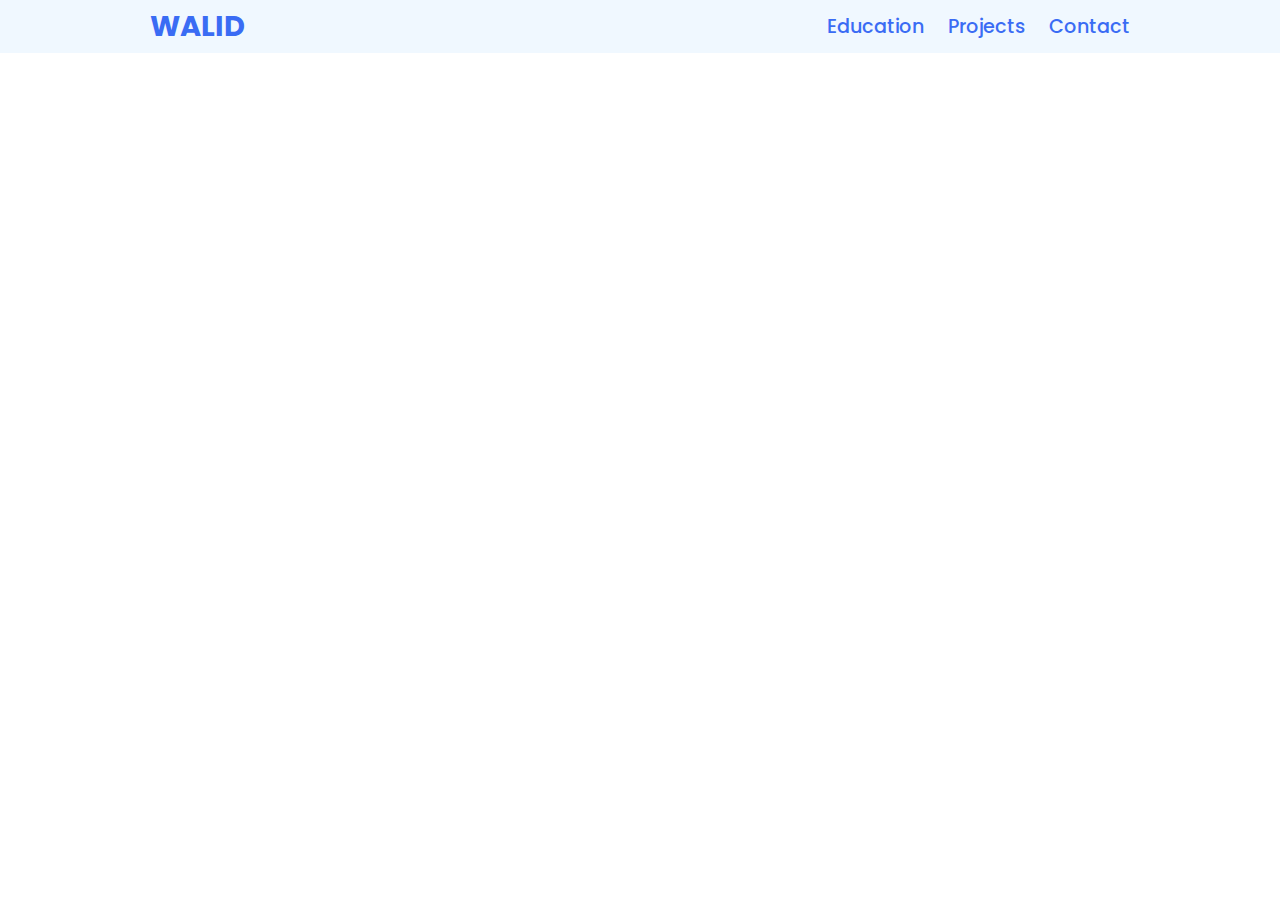
==== Portfolio website/index.html @ 59845de7 "create the header of the web page" ====
<!DOCTYPE html>
<html lang="en">
<head>
    <meta charset="UTF-8">
    <meta name="viewport" content="width=device-width, initial-scale=1.0">
    <link rel="stylesheet" herf="https://cdnjs.cloudflare.com/ajax/libs/font-awesome/6.5.2/css/all.min.css">
    <link rel="stylesheet" href="style.css">
    <title>Mhd Walid Alimam</title>
</head>
<body>
    <header>
        <h2 id="logo">Walid</h2>
        <nav id="navigation">
            <a href="#Education">Education</a>
            <a href="#Projects">Projects</a>
            <a href="Contact">Contact</a>
        </nav>
    </header>
</body>
</html>
---- Portfolio website/style.css ----
@import url('https://fonts.googleapis.com/css2?family=Happy+Monkey&family=Poppins:ital,wght@0,100;0,200;0,300;0,400;0,500;0,600;0,700;0,800;0,900;1,100;1,200;1,300;1,400;1,500;1,600;1,700;1,800;1,900&display=swap');

*{
    font-family: "Poppins", sans-serif;
    margin:0;
    padding:0;
    box-sizing: border-box;
    scroll-behavior: somoth;
}

header{
    background-color: aliceblue;
    width:100%;
    position:fixed;
    z-index: 999;
    display:flex;
    justify-content: space-between;
    align-items: center;
    padding:5px 150px;
}

#logo{
   color:#3a6cf4;
   text-transform: uppercase;
   font-size:1.8em;
   font-weight: 700;
}

#navigation a{
    color:#3a6cf4;
    text-decoration: none;
    margin-left: 20px;
    font-size: 1.2em;
    font-weight: 500;
}

#navigation a:hover{
    color:blueviolet;
}
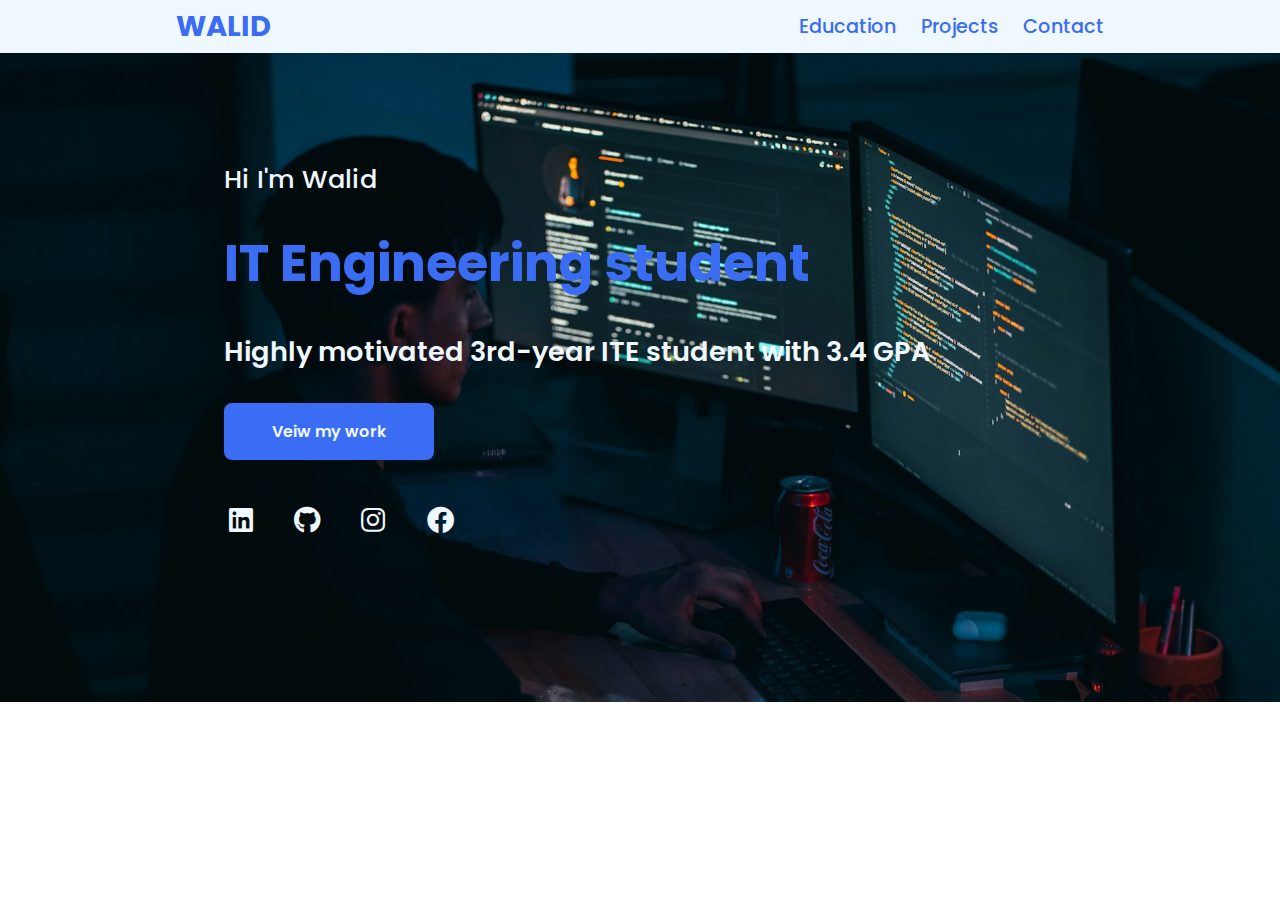
==== commit 5ffa5911: "add the main section in the web page." ====
--- a/Portfolio website/index.html
+++ b/Portfolio website/index.html
@@ -1,9 +1,11 @@
 <!DOCTYPE html>
 <html lang="en">
 <head>
-    <meta charset="UTF-8">
-    <meta name="viewport" content="width=device-width, initial-scale=1.0">
-    <link rel="stylesheet" herf="https://cdnjs.cloudflare.com/ajax/libs/font-awesome/6.5.2/css/all.min.css">
+    <head>
+        <meta charset="UTF-8">
+        <meta http-equiv="X-UA-Compatible" content="IE=edge">
+        <meta name="viewport" content="width=device-width, initial-scale=1.0">
+        <link rel="stylesheet" href="https://cdnjs.cloudflare.com/ajax/libs/font-awesome/5.15.4/css/all.min.css">   
     <link rel="stylesheet" href="style.css">
     <title>Mhd Walid Alimam</title>
 </head>
@@ -16,5 +18,20 @@
             <a href="Contact">Contact</a>
         </nav>
     </header>
+
+    <section id="main">
+        <h2>Hi I'm Walid<br><span>IT Engineering student</span></br></h2>
+        <h3>Highly motivated 3rd-year ITE student with 3.4 GPA </h3>
+        <a href="#projects">
+            <btn id="projects-btn">Veiw my work</btn>
+        </a>
+        <div id="icons">
+            <a href="#linkedin"><i class="fab fa-linkedin"></i></a>
+            <a href="#github"><i class="fab fa-github"></i></a>
+            <a href="#instagram"><i class="fab fa-instagram"></i></a>
+            <a href="#facebook"><i class="fab fa-facebook"></i></a>
+        </div>
+    </section>
+   
 </body>
 </html>--- a/Portfolio website/style.css
+++ b/Portfolio website/style.css
@@ -16,7 +16,7 @@
     display:flex;
     justify-content: space-between;
     align-items: center;
-    padding:5px 150px;
+    padding:0.3em 11em;
 }
 
 #logo{
@@ -29,11 +29,67 @@
 #navigation a{
     color:#3a6cf4;
     text-decoration: none;
-    margin-left: 20px;
+    margin-left: 1.1em;
     font-size: 1.2em;
     font-weight: 500;
 }
 
 #navigation a:hover{
     color:blueviolet;
-}+}
+
+#main{
+    padding:10em 14em;
+    background-image:url(imeges/mohammad-rahmani-_Fx34KeqIEw-unsplash\ \(1\).jpg);
+    background-size:cover;
+    background-attachment: fixed;
+}
+#main h2{
+    color:aliceblue;
+    font-weight: 450;
+    font-size: 1.6em;
+}
+#main h2 span{
+    display:inline-block;
+    color:#3a6cf4;
+    font-size: 2em;
+    font-weight:700 ;
+    margin-top:0.5em;
+}
+#main h3{
+    color:aliceblue;
+    font-size:1.7em;
+    font-weight: 600;
+    margin-top:1.08em;
+}
+#projects-btn{
+    display:inline-block;
+    color:aliceblue;
+    text-decoration: none;
+    font-size: 1,3em;
+    font-weight: 600;
+    margin:1.9em 0 2.5em 0;
+    padding: 1em 3em;
+    border-radius: 0.5em;
+    background-color: #3a6cf4;
+    transition: 0.7S ease;
+}
+
+#projects-btn:hover{
+    background-color: #1045d7;
+    scale: 1.1;
+}
+#icons a{
+    margin-right:1em;
+    color:aliceblue;
+    font-size: 1.7em;
+    border-radius: 3px;
+    padding:0 5px;
+    transition: 0.7S ease;
+}
+
+#icons a:hover{
+    background-color: rgba(191, 196, 201, 0.323);
+    font-size: 2em;
+}
+
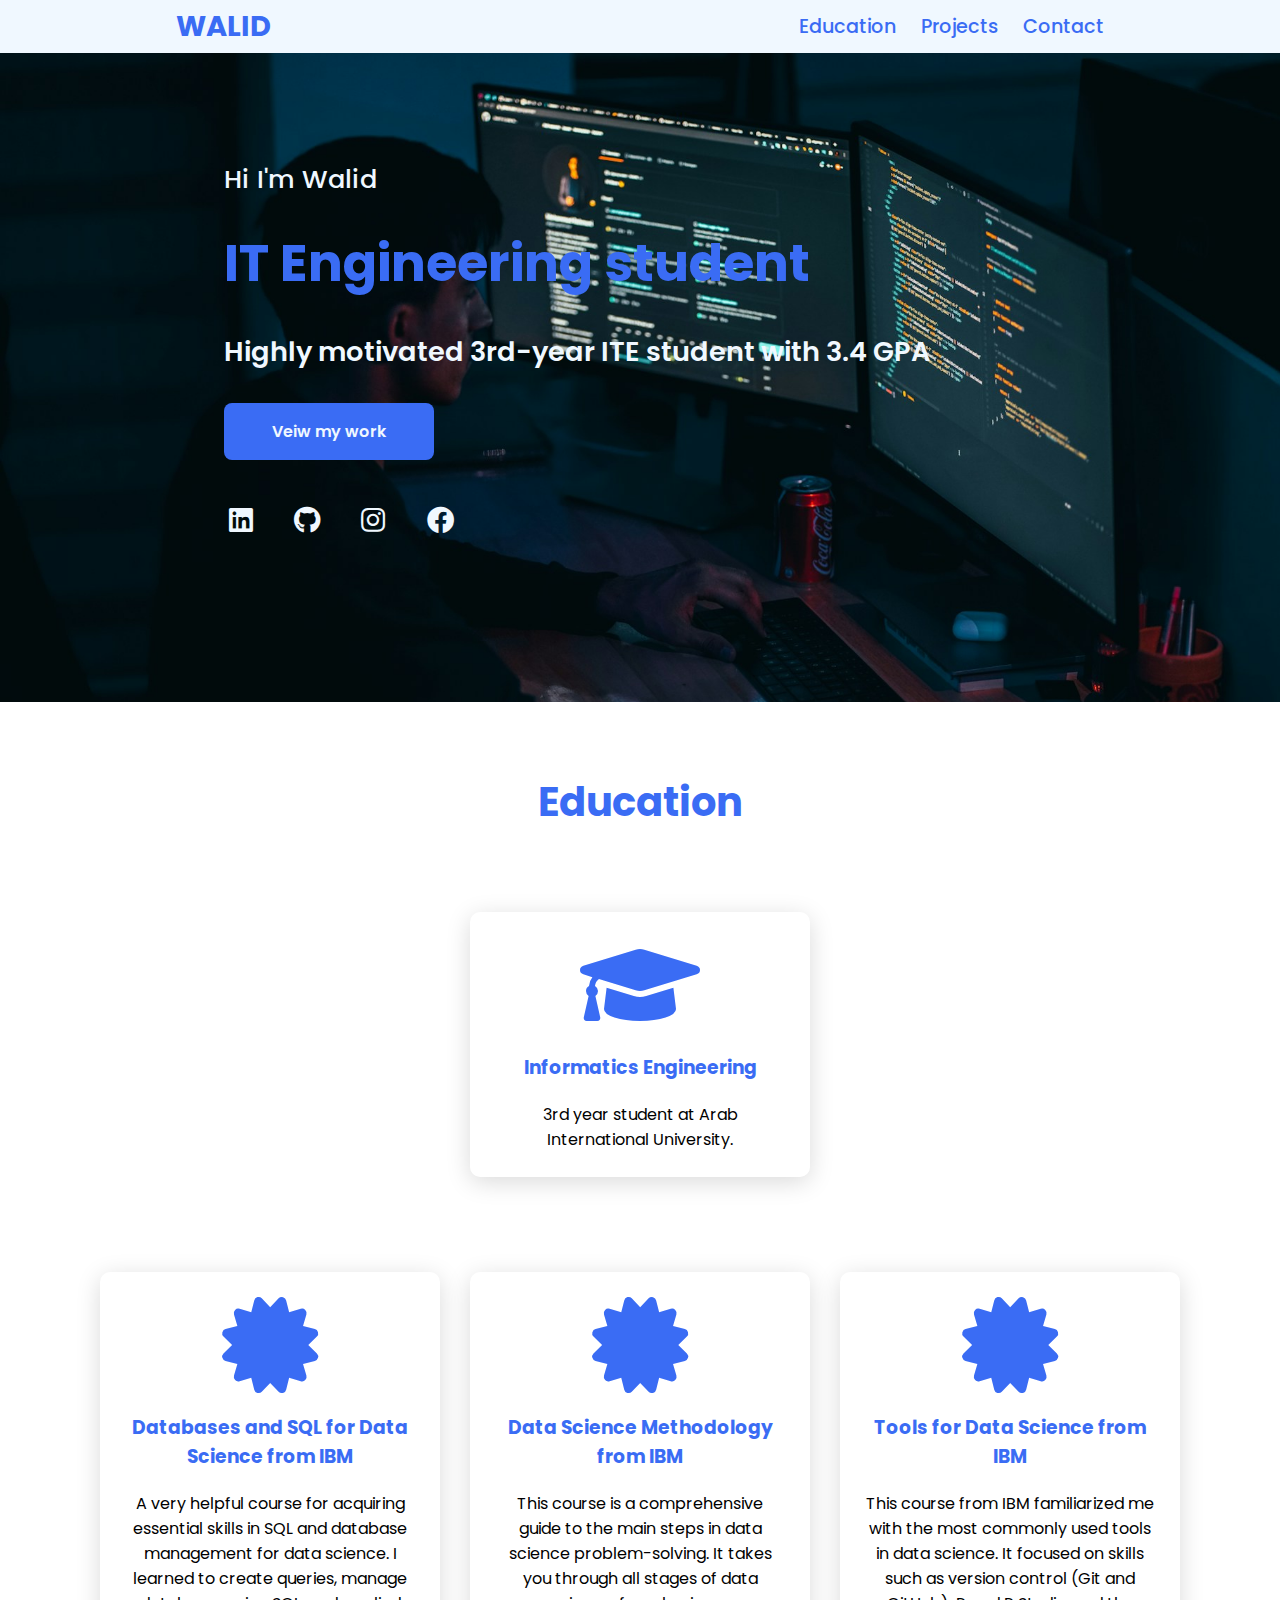
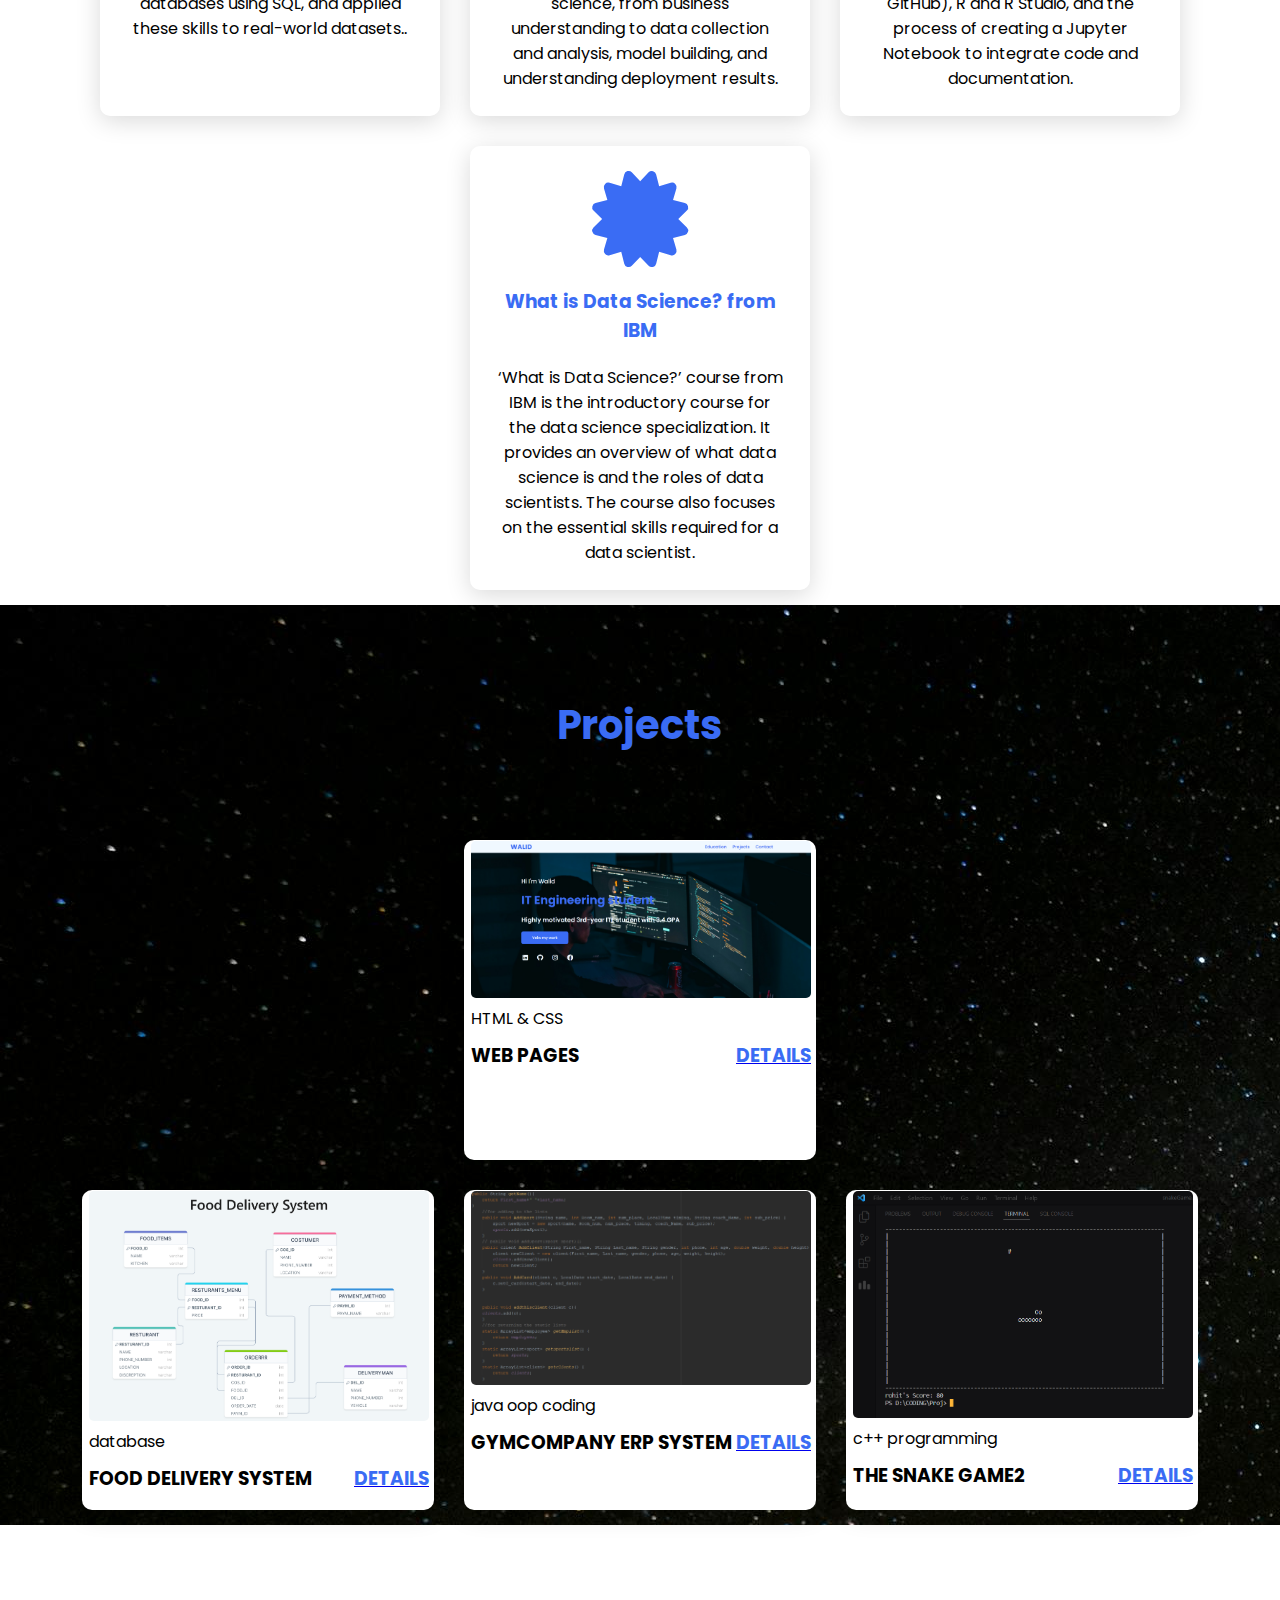
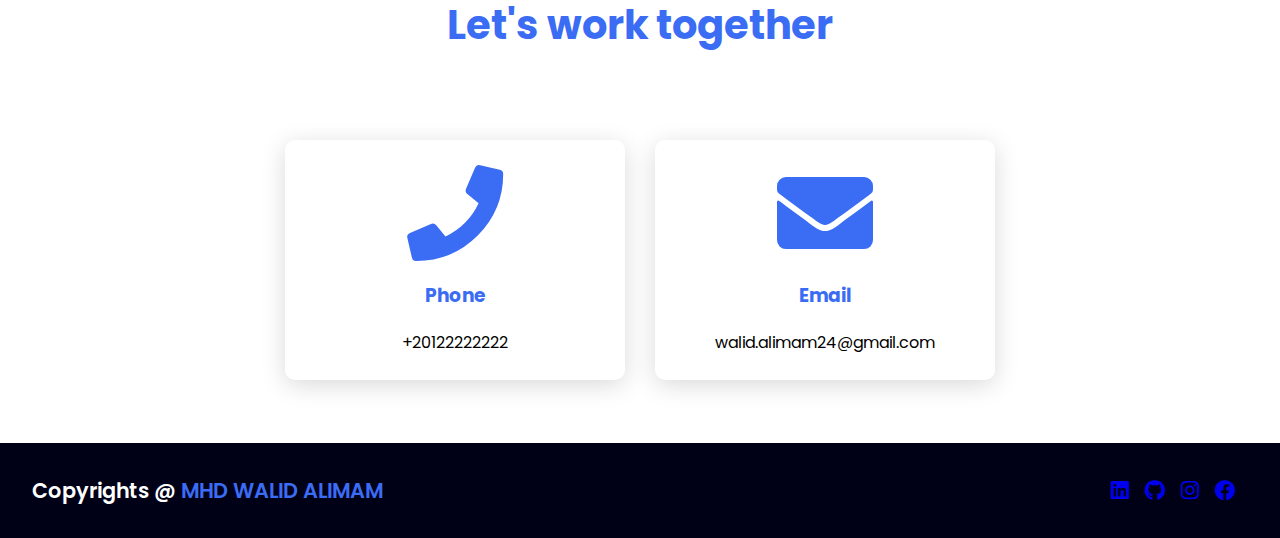
==== commit aec02df4: "the complete version of the web page" ====
--- a/Portfolio website/index.html
+++ b/Portfolio website/index.html
@@ -15,23 +15,128 @@
         <nav id="navigation">
             <a href="#Education">Education</a>
             <a href="#Projects">Projects</a>
-            <a href="Contact">Contact</a>
+            <a href="#Contact">Contact</a>
         </nav>
     </header>
 
     <section id="main">
         <h2>Hi I'm Walid<br><span>IT Engineering student</span></br></h2>
         <h3>Highly motivated 3rd-year ITE student with 3.4 GPA </h3>
-        <a href="#projects">
+        <a href="#Projects">
             <btn id="projects-btn">Veiw my work</btn>
         </a>
         <div id="icons">
-            <a href="#linkedin"><i class="fab fa-linkedin"></i></a>
-            <a href="#github"><i class="fab fa-github"></i></a>
+            <a href="https://www.linkedin.com/in/walid-alimam/"><i class="fab fa-linkedin"></i></a>
+            <a href="https://github.com/Alimam24"><i class="fab fa-github"></i></a>
             <a href="#instagram"><i class="fab fa-instagram"></i></a>
             <a href="#facebook"><i class="fab fa-facebook"></i></a>
         </div>
     </section>
-   
+
+    <section id="Education">
+        <h2 class="title">Education</h2>
+        <div id="Edu-cards">
+            <div class="card" id="uni">
+                <i class="fas fa-graduation-cap"></i>
+                <h3>Informatics Engineering</h3>
+                <p>3rd year student at Arab International University.</p>
+            </div>
+        </div>
+        <div class="cards">
+            <div class="card" >
+                <i class="fas fa-certificate"></i>
+                 <h3>Databases and SQL for Data Science from IBM</h3>
+                 <p>A very helpful course for acquiring essential skills in SQL and database management for data science. I learned to create queries, manage databases using SQL, and applied these skills to real-world datasets..</p>
+             </div>
+              <div class="card">
+                <i class="fas fa-certificate"></i>
+                 <h3>Data Science Methodology from IBM</h3>
+                 <p>This course is a comprehensive guide to the main steps in data science problem-solving. It takes you through all stages of data science, from business understanding to data collection and analysis, model building, and understanding deployment results.</p>
+             </div>
+             <div class="card">
+                <i class="fas fa-certificate"></i>
+                 <h3>Tools for Data Science from IBM</h3>
+                 <p>This course from IBM familiarized me with the most commonly used tools in data science. It focused on skills such as version control (Git and GitHub), R and R Studio, and the process of creating a Jupyter Notebook to integrate code and documentation.</p>
+             </div>
+             <div class="card">
+                <i class="fas fa-certificate"></i>
+                 <h3>What is Data Science? from IBM</h3>
+                 <p>‘What is Data Science?’ course from IBM is the introductory course for the data science specialization. It provides an overview of what data science is and the roles of data scientists. The course also focuses on the essential skills required for a data scientist.</p>
+             </div>
+        </div>
+    </section>
+
+    <section id="Projects">
+        <h2 class="title">Projects</h2>
+        <div class="cards">
+            <div class="project-card">
+                <img src="imeges/Screenshot 2024-05-02 212915.png">
+                <p>HTML & CSS</p>
+                <div id="info">
+                    <h3>Web pages</h3>
+                    <a href="https://github.com/Alimam24/HTML-CSS-Mini-Projects"><h3 id="detl">details</h3></a>
+                </div>
+            </div>
+            <div class="cards">
+            <div class="project-card">
+                    <img src="imeges/drawSQL-food-delivery-system-export-2023-12-25.png">
+                    <p>database</p>
+                    <div id="info">
+                        <h3>Food delivery system</h3>
+                        <a href="https://github.com/Alimam24/Food-Delivery-System-DB-Project-"><h3 id="detl">details</h3></a>
+                    </div>
+                </div>
+                <div class="project-card">
+                    <img src="imeges/Screenshot 2024-05-02 213657.png">
+                    <p>java oop coding</p>
+                    <div id="info">
+                        <h3>GymCompany ERP system</h3>
+                        <a href="https://github.com/Alimam24/GymCompany-java-project."><h3 id="detl">details</h3></a>
+                    </div>
+                </div>
+
+                <div class="project-card">
+                    <img src="imeges/image.png">
+                    <p>c++ programming</p>
+                    <div id="info">
+                        <h3>The Snake Game2</h3>
+                        <a href="https://github.com/Alimam24/The-Snake-game2"><h3 id="detl">details</h3></a>
+                    </div>
+                </div>
+            </div>
+        </div>
+    </section>
+    <section id="Contact">
+        <h2 class="title">Let's work together</h2>
+        <div class="cards">
+            <div class="card" >
+                <i class="fas fa-phone"></i>
+                <h3>Phone</h3>
+                <p>+20122222222</p>
+            </div>
+
+            <div class="card">
+                <div class="icon">
+                    <i class="fas fa-envelope"></i>
+                </div>
+                <div class="info">
+                    <h3>Email</h3>
+                    <p>walid.alimam24@gmail.com</p>
+                </div>
+            </div>
+
+        </div>
+    </section>
+    
+    <footer class="footer">
+        <p class="footer-title">Copyrights @ <span>MHD WALID ALIMAM</span></p>
+        <div class="social-icons">
+            <a href="https://www.linkedin.com/in/walid-alimam/"><i class="fab fa-linkedin"></i></a>
+            <a href="https://github.com/Alimam24"><i class="fab fa-github"></i></a>
+            <a href="#instagram"><i class="fab fa-instagram"></i></a>
+            <a href="#facebook"><i class="fab fa-facebook"></i></a>
+        </div>
+    </footer>
+
 </body>
 </html>--- a/Portfolio website/style.css
+++ b/Portfolio website/style.css
@@ -5,7 +5,7 @@
     margin:0;
     padding:0;
     box-sizing: border-box;
-    scroll-behavior: somoth;
+    scroll-behavior: smooth;
 }
 
 header{
@@ -76,7 +76,7 @@
 }
 
 #projects-btn:hover{
-    background-color: #1045d7;
+    background-color: #3a6cf4;
     scale: 1.1;
 }
 #icons a{
@@ -93,3 +93,109 @@
     font-size: 2em;
 }
 
+.title{
+    color:#3a6cf4;
+    text-align: center;
+    margin:1.75em;
+    font-size: 2.5em;
+}
+
+.card{
+    text-align: center;
+    background-color: #fff;
+    width: 21.25em;
+    box-shadow: 0 5px 25px rgba(1 1 1 / 15%);
+    border-radius: 10px;
+    padding: 25px;
+    margin: 15px;
+    transition: 0.7s ease;
+}
+.card:hover{
+    scale:1.1;
+
+}
+.card i{
+    font-size: 6em;
+    color:#3a6cf4;
+}
+.card h3{
+    color:#3a6cf4;
+    margin:20px 0;
+
+}
+#Edu-cards #uni{
+    margin: 80px auto;
+    
+}
+.cards{
+    display:flex;
+    justify-content: center;
+    flex-wrap: wrap;
+
+}
+
+#Projects{
+    padding:20px 0 0 0;
+    background-image: url(imeges/pexels-francesco-ungaro-998641.jpg);
+
+}
+.project-card{
+    text-align: start;
+    background-color: #fff;
+    width: 22em;
+    height: 20em;
+    box-shadow: 0 5px 25px rgba(1 1 1 / 15%);
+    border-radius: 10px;
+    margin: 15px;
+    padding-left:7px;
+    transition: 0.7s ease;
+}
+
+.project-card:hover{
+    scale:1.1;
+    opacity:0.9 ;
+}
+
+.project-card img{
+    width:340px;
+    margin:1px auto;
+    border-radius: 5px;;
+}
+
+#info{
+    display: flex;
+    justify-content: space-between;
+    text-transform: uppercase;
+    font-weight: 800;
+    margin-top: 10px;
+    padding-right: 5px;
+}
+
+#info #detl{
+    text-decoration: none;
+    color: #3a6cf4;
+}
+
+
+.footer {
+    background-color: #000016;
+    color: #fff;
+    padding: 2em;
+    margin-top: 3em;
+    display: flex;
+    justify-content: space-between;
+}
+
+.footer-title {
+    font-size: 1.3em;
+    font-weight: 600;
+}
+
+.footer-title span {
+    color: #3a6cf4;
+}
+
+.footer .social-icons a{
+    font-size: 1.3em;
+    padding: 0 12px 0 0;
+}
